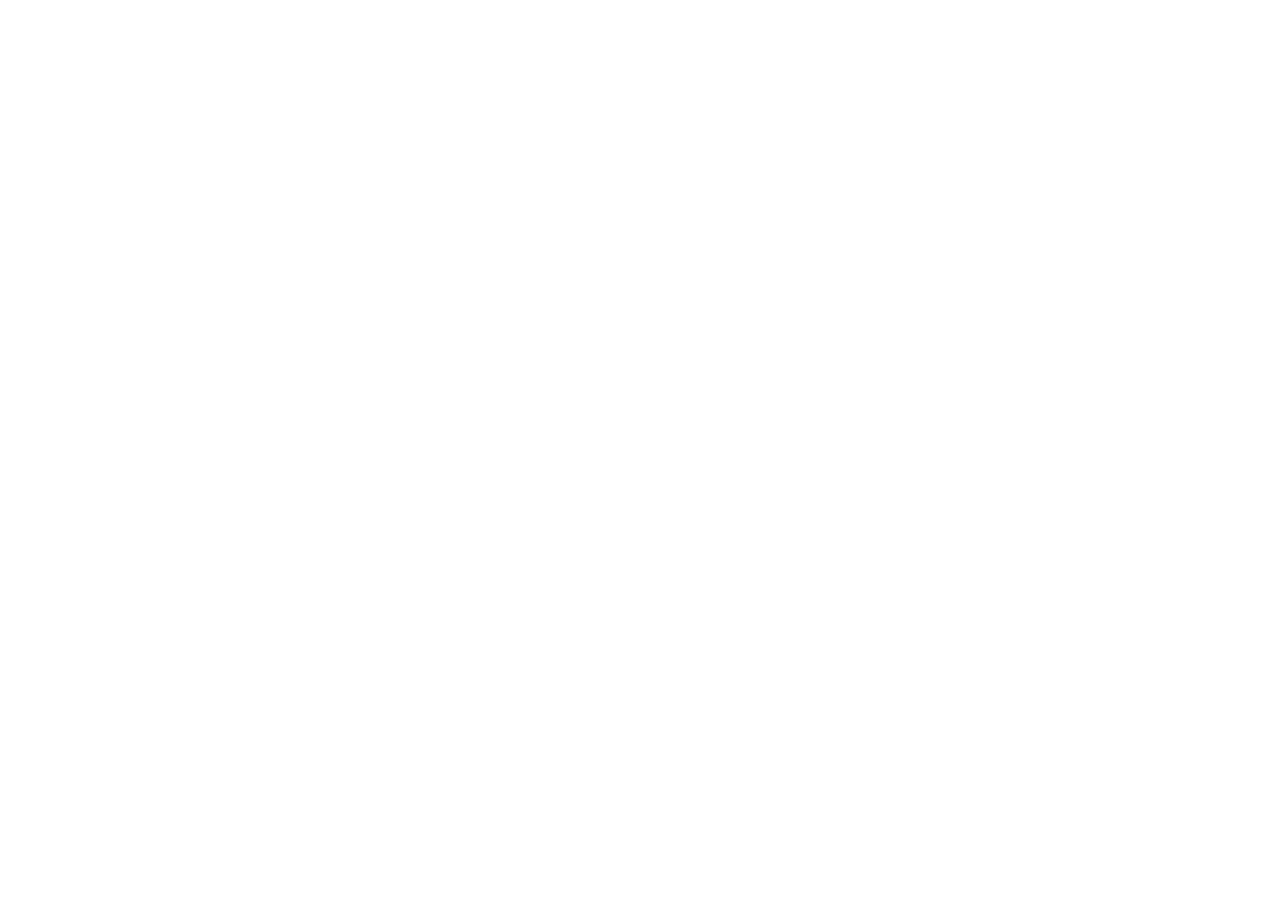
==== index.html @ 8bf072d3 "Index and Style Sheet Added" ====
<!DOCTYPE html>
<html lang="en">
<head>
    <meta charset="UTF-8">
    <meta http-equiv="X-UA-Compatible" content="IE=edge">
    <meta name="viewport" content="width=device-width, initial-scale=1.0">
    <title>Document</title>
</head>
<body>
    
</body>
</html>
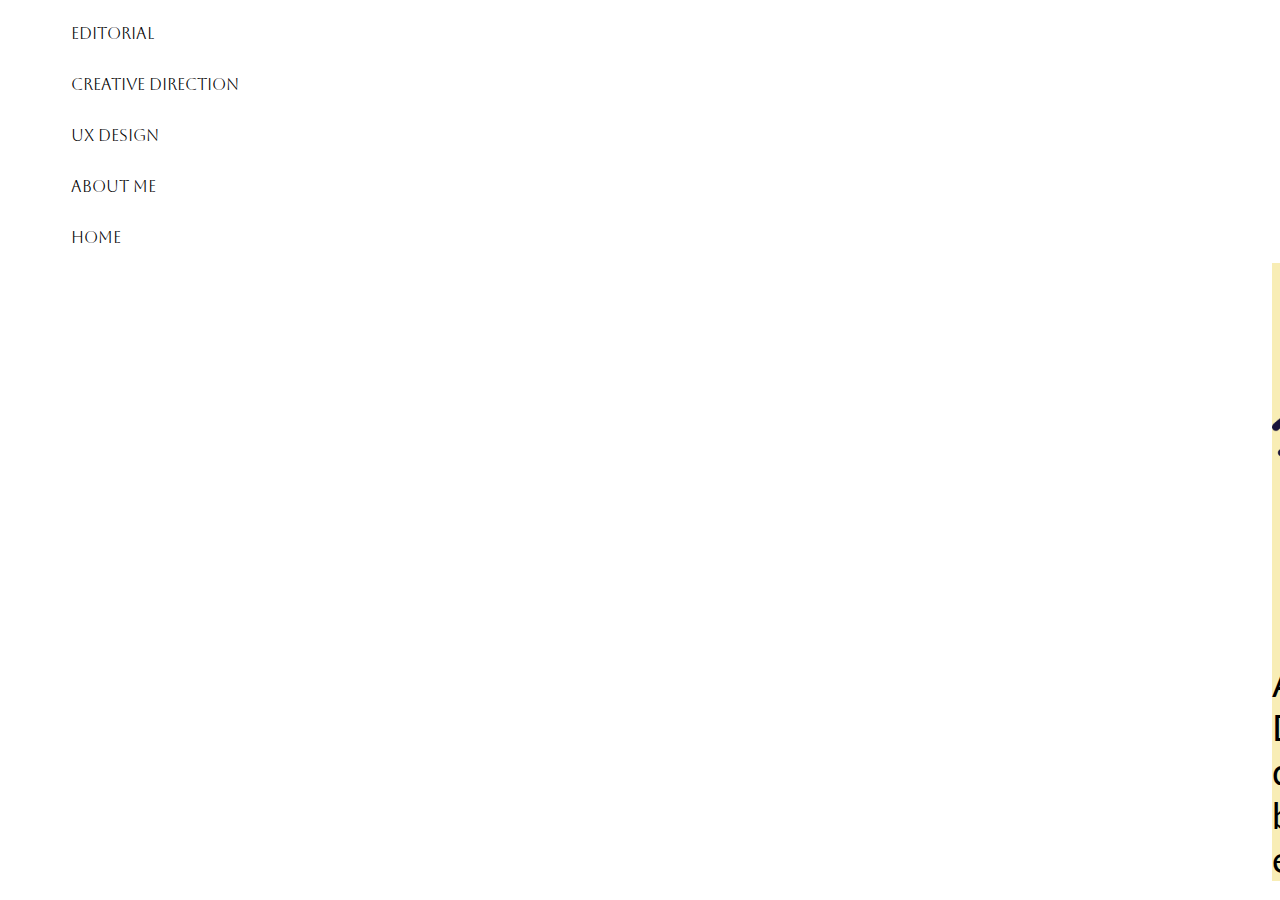
==== commit 6dfeb4de: "Header into Grids" ====
--- a/index.html
+++ b/index.html
@@ -4,9 +4,74 @@
     <meta charset="UTF-8">
     <meta http-equiv="X-UA-Compatible" content="IE=edge">
     <meta name="viewport" content="width=device-width, initial-scale=1.0">
-    <title>Document</title>
+    <link rel="stylesheet" href="css/style.css" rel="stylesheet" type="text/css"> <link href="https://fonts.googleapis.com/css2?family=Aboreto&family=Lato:wght@300&family=Open+Sans:wght@300&display=swap" rel="stylesheet">
+    <title>Portfolio</title>
 </head>
 <body>
-    
+    <nav id="navBar" class="heroGridArea">
+        <div id="navigation">
+          <p>EDITORIAL</p>
+          <p>CREATIVE DIRECTION</p>
+          <p>UX DESIGN</p>
+          <p>ABOUT ME</p>
+          <p>HOME</p>
+        </div>
+      </nav> 
+        <div class="navHeroBanner">
+         <div id="heroBanner">
+            <div id="logoHed">  
+                    <img class="logo-lockup" src="images/Logo.png" alt="My Logo">
+                    <h1>HI, I'M ZOLA</h1>
+              </div>  
+        <p1>A user-guided Creative Director, writer, and UX designer thoughtfully building stories, experiences, and brands.</p1>
+      </div>
+    </div>
+
+      <!-- <section id="workContactBanner">
+        <div id="performanceMarketing" class="workGridArea">
+            <div class="buttonText">PERFORMANCE MARKETING</div>
+        </div>
+        <div id="print" class="workGridArea">
+            <div class="buttonText">PRINT / IN STORE</div>
+        </div>
+        <div id="digital" class="workGridArea">
+            <div class="buttonText">DIGITAL MARKETING</div>
+        </div>
+        <div id="broadcast" class="workGridArea">
+            <div class="buttonText">BROADCAST COMMERCIALS</div>
+        </div>
+        <div id="uxDesign" class="workGridArea">
+            <div class="buttonText">UI/UX DESIGN</div>
+        </div>
+        <div id="contact" class="workGridArea">
+        <div class="icons"></div>
+            <img src="images/🦆 icon _call_.png" alt="Phone Icon">
+            <img src="images/linkedin-rect logo.png" alt="LinkedIn Logo">
+            <img src="images/Facebook logo.png" alt="Facebook Logo">
+            <img src="images/instagram logo.png" alt="Instagram Logo">
+            <img src="images/twitter-square logo.png" alt="Twitter Logo">
+        </div>
+      </section>
+
+      <footer id="footer" class="footerGridArea">
+        <div id="footerContact" class="icons">
+            <img src="images/🦆 icon _call_.png" alt="Phone Icon">
+            <img src="images/linkedin-rect logo.png" alt="LinkedIn Logo">
+            <img src="images/Facebook logo.png" alt="Facebook Logo">
+            <img src="images/instagram logo.png" alt="Instagram Logo">
+            <img src="images/twitter-square logo.png" alt="Twitter Logo">
+        </div> 
+        <div id="vl" class="footerGridArea"></div>
+        <div id="tagline1" class="footerGridArea">CREATIVITY</div>
+        <div id="tagline2" class="footerGridArea">POWERED BY DATA</div>
+        <div id="v2" class="footerGridArea"></div>
+        <div id="botNav" class="footerGridArea">
+            <p>EDITORIAL</p>
+            <p>CREATIVE DIRECTION</p>
+            <p>UX DESIGN</p>
+            <p>ABOUT ME</p>
+            <p>HOME</p>
+          </div>
+      </footer> -->
 </body>
 </html>--- a/css/style.css
+++ b/css/style.css
@@ -0,0 +1,59 @@
+.heroGridArea {
+    /* margin: 0px 5%; */
+    /* display: grid;
+    grid-template-rows: 50% 50%;
+    grid-template-columns: 50% 50%;
+    grid-template-areas: 
+    "heroBanner navBar"
+    "heroBanner navBar"; */
+}
+#heroBanner {
+/* height: 200px; */
+background-color: #F8EDB5;
+grid-area: heroBanner;
+/* padding: 70px 600px 70px 150px; */
+border: 2px hotpink;
+}
+
+#logoHed {
+    width: 100%;
+    display: flex;
+    align-items: center;
+    margin-bottom: 50px;
+}
+
+.logo-lockup {
+    width: 100px;
+    height: 100px;
+    padding-right: 30px;
+}
+
+h1 {
+    font-size: 100px;
+    font-family: 'Aboreto', cursive;
+    margin: 0px;
+}
+p1 {
+    font-size: 36px;
+    font-family: 'Lato', sans-serif;
+}
+img {src: url("../images/Logo.png");
+}
+
+#navBar {
+    display: flex;
+    flex-direction: column;
+    margin: 0px 5%;
+    grid-area: navBar;
+}
+#navigation {
+    font-family: 'Aboreto', cursive;
+    display: flex;
+    flex-direction: column;
+    justify-content: right;
+}
+
+.navHeroBanner {
+    display: grid;
+    grid-template-columns: 80% 20%;
+}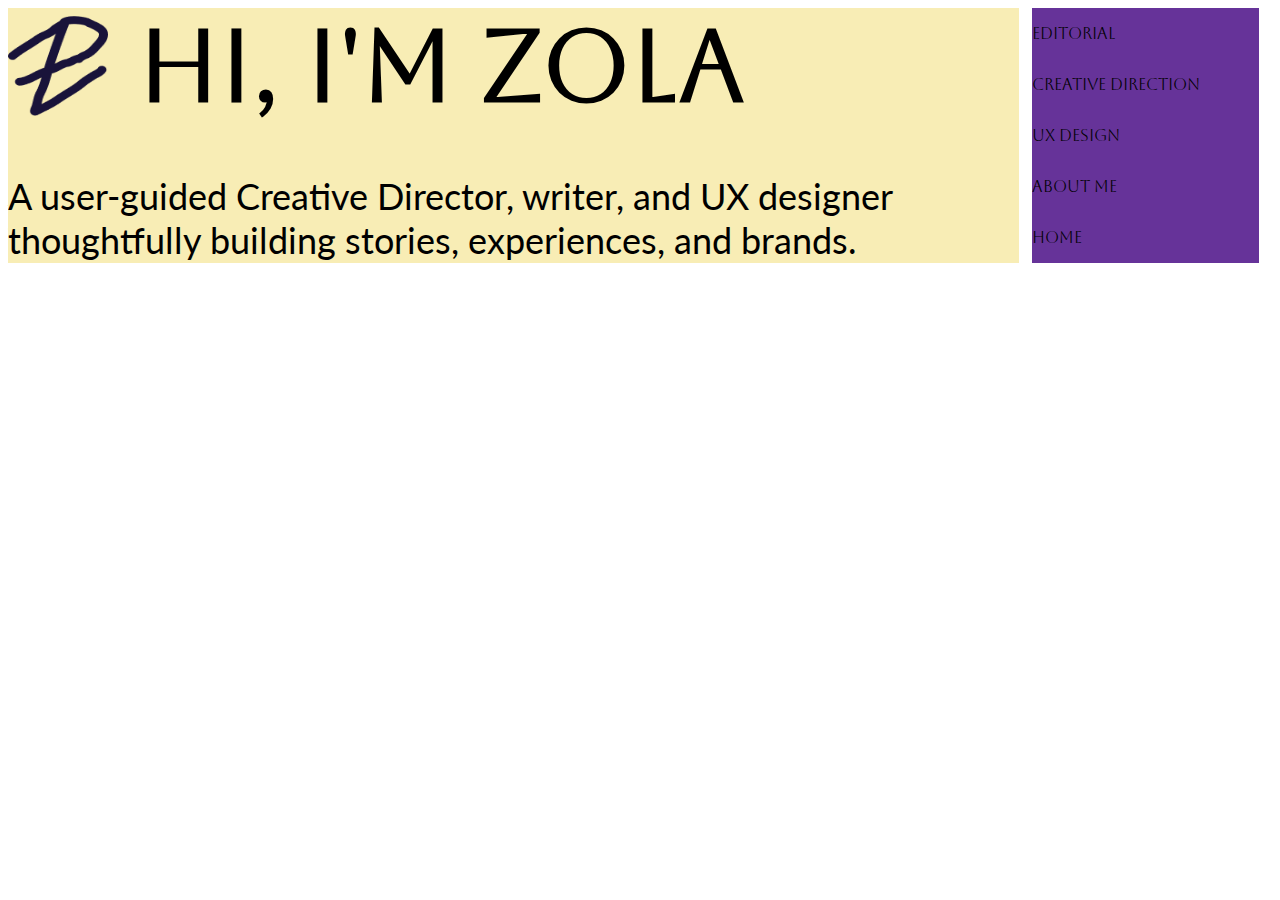
==== commit 7ace71c9: "Les Updates" ====
--- a/index.html
+++ b/index.html
@@ -8,23 +8,23 @@
     <title>Portfolio</title>
 </head>
 <body>
+  <div class="navHeroBanner">
+    <div id="heroBanner">
+      <div id="logoHed">  
+        <img class="logo-lockup" src="images/Logo.png" alt="My Logo">
+        <h1>HI, I'M ZOLA</h1>
+      </div>  
+      <p1>A user-guided Creative Director, writer, and UX designer thoughtfully building stories, experiences, and brands.</p1>
+    </div>
     <nav id="navBar" class="heroGridArea">
-        <div id="navigation">
-          <p>EDITORIAL</p>
-          <p>CREATIVE DIRECTION</p>
-          <p>UX DESIGN</p>
-          <p>ABOUT ME</p>
-          <p>HOME</p>
-        </div>
-      </nav> 
-        <div class="navHeroBanner">
-         <div id="heroBanner">
-            <div id="logoHed">  
-                    <img class="logo-lockup" src="images/Logo.png" alt="My Logo">
-                    <h1>HI, I'M ZOLA</h1>
-              </div>  
-        <p1>A user-guided Creative Director, writer, and UX designer thoughtfully building stories, experiences, and brands.</p1>
+      <div id="navigation">
+        <p>EDITORIAL</p>
+        <p>CREATIVE DIRECTION</p>
+        <p>UX DESIGN</p>
+        <p>ABOUT ME</p>
+        <p>HOME</p>
       </div>
+    </nav> 
     </div>
 
       <!-- <section id="workContactBanner">
--- a/css/style.css
+++ b/css/style.css
@@ -10,7 +10,6 @@
 #heroBanner {
 /* height: 200px; */
 background-color: #F8EDB5;
-grid-area: heroBanner;
 /* padding: 70px 600px 70px 150px; */
 border: 2px hotpink;
 }
@@ -44,7 +43,7 @@
     display: flex;
     flex-direction: column;
     margin: 0px 5%;
-    grid-area: navBar;
+    background-color: rebeccapurple;
 }
 #navigation {
     font-family: 'Aboreto', cursive;
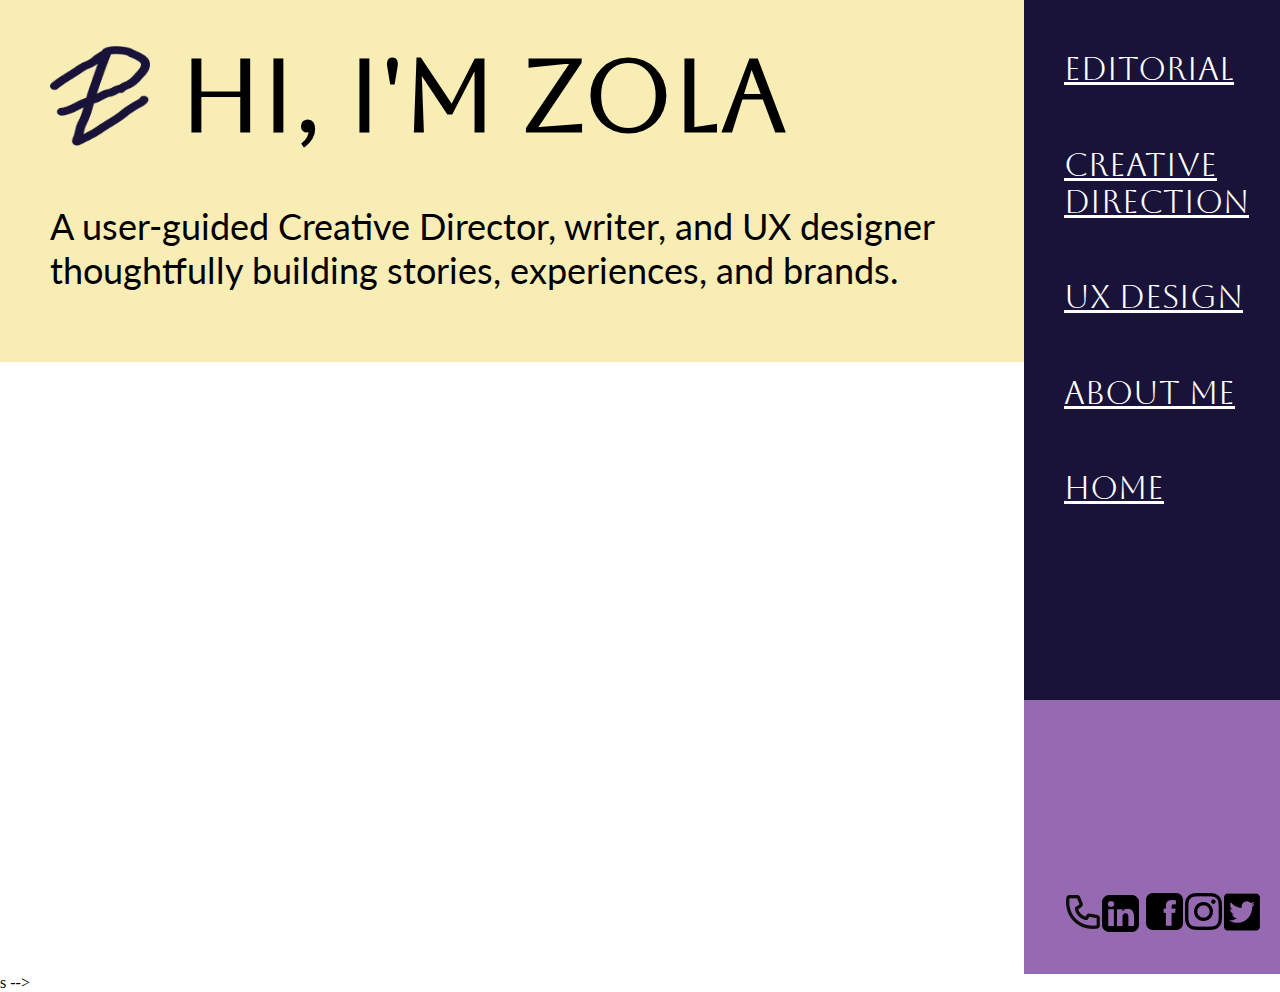
==== commit 9c524fd8: "Je Suis Un Update" ====
--- a/index.html
+++ b/index.html
@@ -16,62 +16,28 @@
       </div>  
       <p1>A user-guided Creative Director, writer, and UX designer thoughtfully building stories, experiences, and brands.</p1>
     </div>
-    <nav id="navBar" class="heroGridArea">
-      <div id="navigation">
-        <p>EDITORIAL</p>
-        <p>CREATIVE DIRECTION</p>
-        <p>UX DESIGN</p>
-        <p>ABOUT ME</p>
-        <p>HOME</p>
-      </div>
-    </nav> 
+    <div class="navContact">
+        <nav id="navBar" class="heroGridArea">
+            <div id="navigation">
+                <a class="navItem">EDITORIAL</a>
+                <a class="navItem">CREATIVE DIRECTION</a>
+                <a class="navItem">UX DESIGN</a>
+                <a class="navItem">ABOUT ME</a>
+                <a class="navItem">HOME</a>
+            </div>
+        </nav> 
+        <div class="contact">
+            <div class="icons">
+                <img src="images/🦆 icon _call_.png" alt="Phone Icon">
+                <img src="images/linkedin-rect logo.png" alt="LinkedIn Logo">
+                <img src="images/Facebook logo.png" alt="Facebook Logo">
+                <img src="images/Vector.png" alt="Instagram Logo">
+                <img src="images/twitter-square logo.png" alt="Twitter Logo">
+            </div>
+        </div>
+    </div>    
     </div>
 
-      <!-- <section id="workContactBanner">
-        <div id="performanceMarketing" class="workGridArea">
-            <div class="buttonText">PERFORMANCE MARKETING</div>
-        </div>
-        <div id="print" class="workGridArea">
-            <div class="buttonText">PRINT / IN STORE</div>
-        </div>
-        <div id="digital" class="workGridArea">
-            <div class="buttonText">DIGITAL MARKETING</div>
-        </div>
-        <div id="broadcast" class="workGridArea">
-            <div class="buttonText">BROADCAST COMMERCIALS</div>
-        </div>
-        <div id="uxDesign" class="workGridArea">
-            <div class="buttonText">UI/UX DESIGN</div>
-        </div>
-        <div id="contact" class="workGridArea">
-        <div class="icons"></div>
-            <img src="images/🦆 icon _call_.png" alt="Phone Icon">
-            <img src="images/linkedin-rect logo.png" alt="LinkedIn Logo">
-            <img src="images/Facebook logo.png" alt="Facebook Logo">
-            <img src="images/instagram logo.png" alt="Instagram Logo">
-            <img src="images/twitter-square logo.png" alt="Twitter Logo">
-        </div>
-      </section>
-
-      <footer id="footer" class="footerGridArea">
-        <div id="footerContact" class="icons">
-            <img src="images/🦆 icon _call_.png" alt="Phone Icon">
-            <img src="images/linkedin-rect logo.png" alt="LinkedIn Logo">
-            <img src="images/Facebook logo.png" alt="Facebook Logo">
-            <img src="images/instagram logo.png" alt="Instagram Logo">
-            <img src="images/twitter-square logo.png" alt="Twitter Logo">
-        </div> 
-        <div id="vl" class="footerGridArea"></div>
-        <div id="tagline1" class="footerGridArea">CREATIVITY</div>
-        <div id="tagline2" class="footerGridArea">POWERED BY DATA</div>
-        <div id="v2" class="footerGridArea"></div>
-        <div id="botNav" class="footerGridArea">
-            <p>EDITORIAL</p>
-            <p>CREATIVE DIRECTION</p>
-            <p>UX DESIGN</p>
-            <p>ABOUT ME</p>
-            <p>HOME</p>
-          </div>
-      </footer> -->
+s -->
 </body>
 </html>--- a/css/style.css
+++ b/css/style.css
@@ -10,8 +10,9 @@
 #heroBanner {
 /* height: 200px; */
 background-color: #F8EDB5;
-/* padding: 70px 600px 70px 150px; */
 border: 2px hotpink;
+height: 274px;
+padding: 38px 50px 50px 50px;
 }
 
 #logoHed {
@@ -25,6 +26,10 @@
     width: 100px;
     height: 100px;
     padding-right: 30px;
+}
+
+body {
+    margin: 0px;
 }
 
 h1 {
@@ -42,17 +47,47 @@
 #navBar {
     display: flex;
     flex-direction: column;
-    margin: 0px 5%;
-    background-color: rebeccapurple;
+    background-color: #19133A;
+    margin: 0;
+    height: 570px;
+    padding: 50px 0px 80px 40px;
 }
 #navigation {
-    font-family: 'Aboreto', cursive;
     display: flex;
     flex-direction: column;
-    justify-content: right;
+    justify-content: space-between;
+    height: 80%;
+}
+
+.navItem {
+    font-family: 'Aboreto', cursive;
+    font-size: 32px;
+    color: white;
+    text-decoration: underline;
 }
 
 .navHeroBanner {
     display: grid;
     grid-template-columns: 80% 20%;
+}
+
+.navContact {
+    display: flex;
+    flex-direction: column;
+}
+
+.contact {
+    background-color: #966AB0;
+    height: 274px;
+    width: 100%;
+    padding: 191px 20px 23px 42px;
+    box-sizing: border-box;
+
+}
+
+.icons {
+    display: flex;
+    flex-direction: row;
+    align-items: center;
+    justify-content: space-between;
 }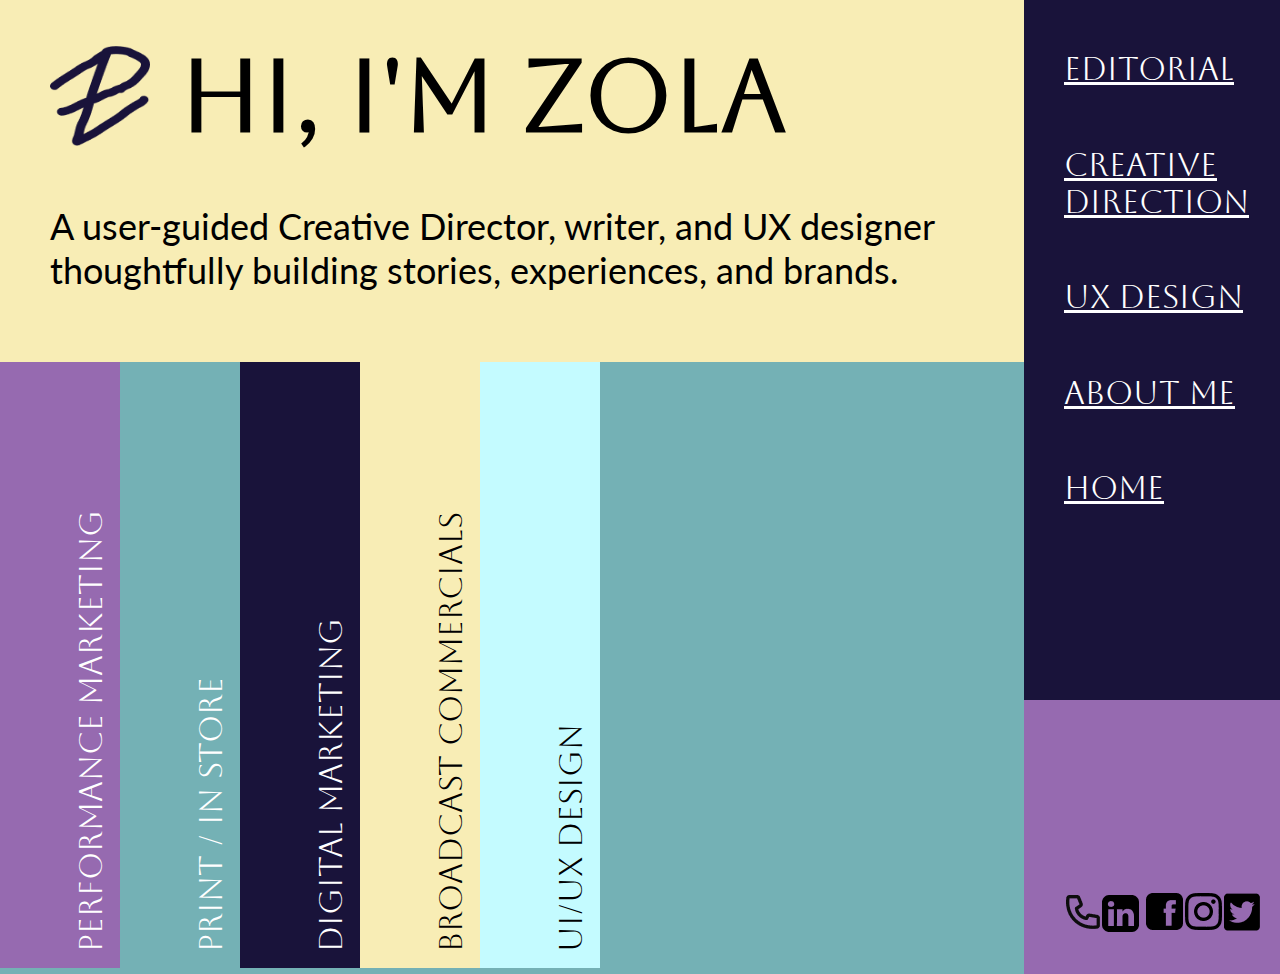
==== commit 7ea19240: "Final Edits Hero, Nav, Contact" ====
--- a/index.html
+++ b/index.html
@@ -38,6 +38,46 @@
     </div>    
     </div>
 
-s -->
+  <section id="workBanner">
+        <div class="workBannerColumn" id="performanceMarketing">
+            <div class="buttonText">PERFORMANCE MARKETING</div>
+        </div>
+        <div class="workBannerColumn" id="print">
+            <div class="buttonText">PRINT / IN STORE</div>
+        </div>
+        <div class="workBannerColumn" id="digital">
+            <div class="buttonText">DIGITAL MARKETING</div>
+        </div>
+        <div class="workBannerColumn" id="broadcast">
+            <div class="buttonText">BROADCAST COMMERCIALS</div>
+        </div>
+        <div class="workBannerColumn" id="uxDesign">
+            <div class="buttonText">UI/UX DESIGN</div>
+        </div>
+        <div class="icons"></div>
+
+        </div>
+      </section>
+
+      <!-- <footer id="footer" class="footerGridArea">
+        <div id="footerContact" class="icons">
+            <img src="images/🦆 icon _call_.png" alt="Phone Icon">
+            <img src="images/linkedin-rect logo.png" alt="LinkedIn Logo">
+            <img src="images/Facebook logo.png" alt="Facebook Logo">
+            <img src="images/instagram logo.png" alt="Instagram Logo">
+            <img src="images/twitter-square logo.png" alt="Twitter Logo">
+        </div> 
+        <div id="vl" class="footerGridArea"></div>
+        <div id="tagline1" class="footerGridArea">CREATIVITY</div>
+        <div id="tagline2" class="footerGridArea">POWERED BY DATA</div>
+        <div id="v2" class="footerGridArea"></div>
+        <div id="botNav" class="footerGridArea">
+            <p>EDITORIAL</p>
+            <p>CREATIVE DIRECTION</p>
+            <p>UX DESIGN</p>
+            <p>ABOUT ME</p>
+            <p>HOME</p>
+          </div>
+      </footer> -->
 </body>
 </html>--- a/css/style.css
+++ b/css/style.css
@@ -1,14 +1,9 @@
-.heroGridArea {
-    /* margin: 0px 5%; */
-    /* display: grid;
-    grid-template-rows: 50% 50%;
-    grid-template-columns: 50% 50%;
-    grid-template-areas: 
-    "heroBanner navBar"
-    "heroBanner navBar"; */
+body {
+    margin: 0px;
+    background-color: #74B1B5;
 }
+
 #heroBanner {
-/* height: 200px; */
 background-color: #F8EDB5;
 border: 2px hotpink;
 height: 274px;
@@ -28,9 +23,6 @@
     padding-right: 30px;
 }
 
-body {
-    margin: 0px;
-}
 
 h1 {
     font-size: 100px;
@@ -69,6 +61,7 @@
 .navHeroBanner {
     display: grid;
     grid-template-columns: 80% 20%;
+    height: 362px;
 }
 
 .navContact {
@@ -90,4 +83,47 @@
     flex-direction: row;
     align-items: center;
     justify-content: space-between;
+}
+
+#workBanner {
+    display: flex;
+    flex-direction: row;
+    height: 606px;
+}
+
+.workBannerColumn {
+    width: 120px;
+    height: 100%;
+    display: flex;
+    flex-direction: column;
+    justify-content: flex-end;
+}
+
+.buttonText {
+    transform: rotate(270deg) translate(298px, -210px);
+    font-family: 'Aboreto', cursive;
+    font-size: 32px;
+    width: 600px;
+}
+
+#performanceMarketing {
+    background-color: #966AB0;
+    color: white;
+}
+
+#print {
+    color: white;
+}
+
+#digital {
+    background-color: #19133A;
+    color: white;
+}
+
+#broadcast {
+    background-color: #F8EDB5;
+}
+
+#uxDesign {
+    background-color: #C4FBFF;
 }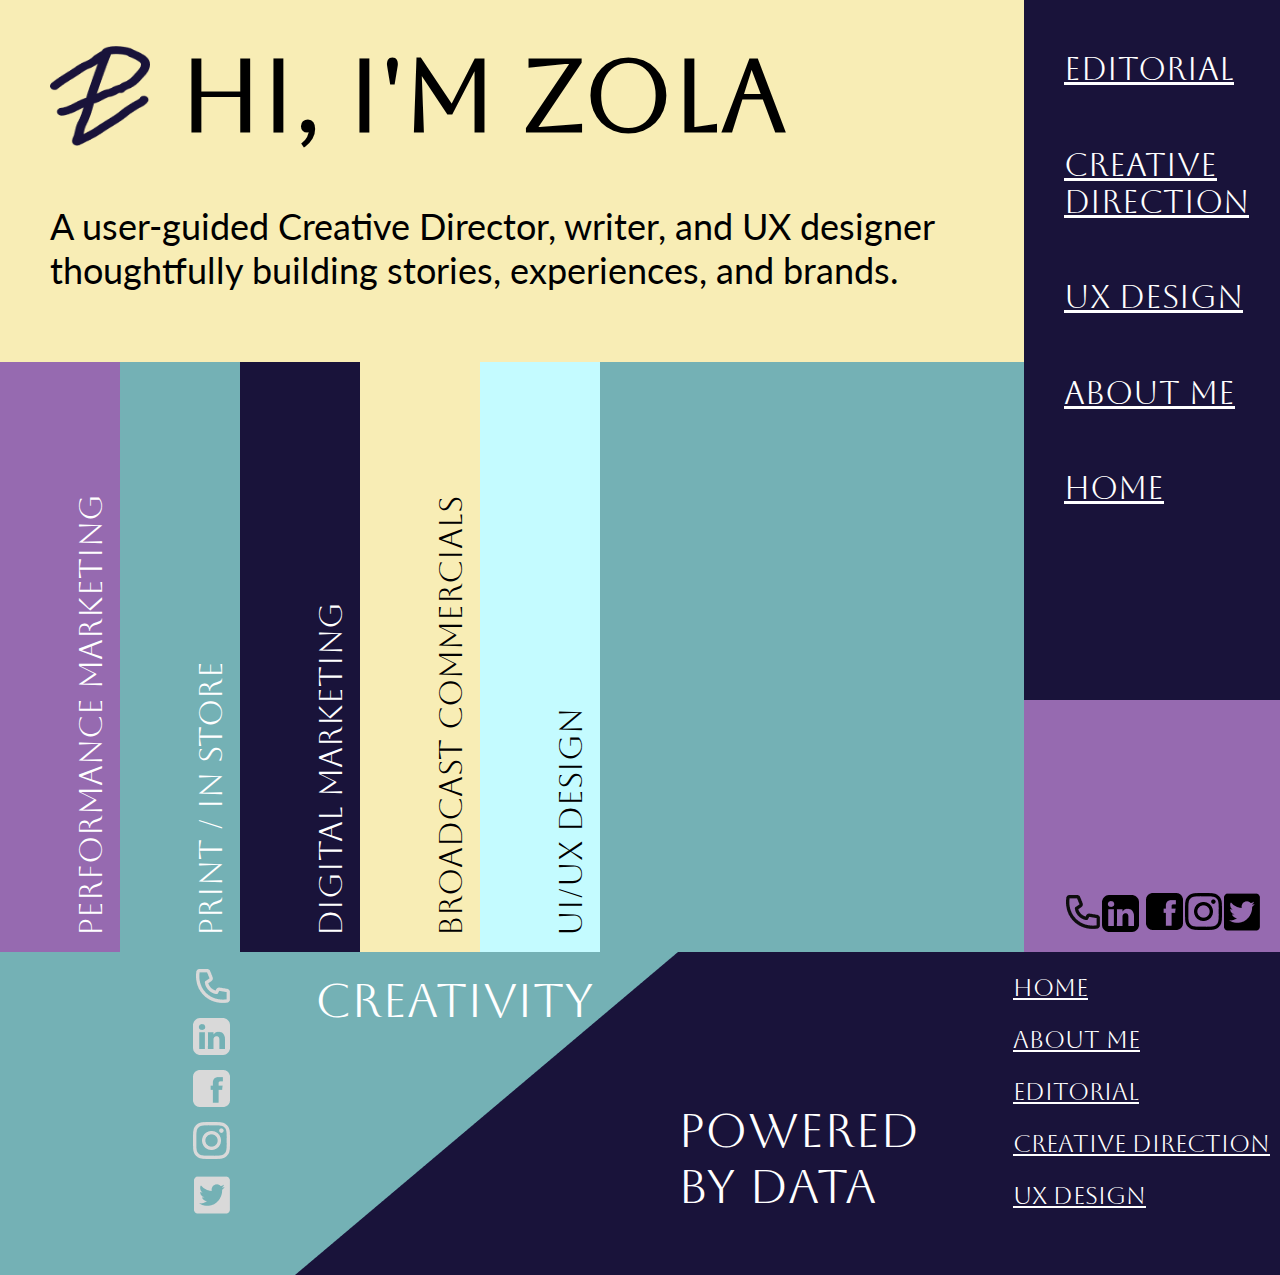
==== commit 1af4c329: "Portfolio Home Page Final — v1" ====
--- a/index.html
+++ b/index.html
@@ -59,25 +59,26 @@
         </div>
       </section>
 
-      <!-- <footer id="footer" class="footerGridArea">
-        <div id="footerContact" class="icons">
-            <img src="images/🦆 icon _call_.png" alt="Phone Icon">
-            <img src="images/linkedin-rect logo.png" alt="LinkedIn Logo">
-            <img src="images/Facebook logo.png" alt="Facebook Logo">
-            <img src="images/instagram logo.png" alt="Instagram Logo">
-            <img src="images/twitter-square logo.png" alt="Twitter Logo">
-        </div> 
-        <div id="vl" class="footerGridArea"></div>
-        <div id="tagline1" class="footerGridArea">CREATIVITY</div>
-        <div id="tagline2" class="footerGridArea">POWERED BY DATA</div>
-        <div id="v2" class="footerGridArea"></div>
-        <div id="botNav" class="footerGridArea">
-            <p>EDITORIAL</p>
-            <p>CREATIVE DIRECTION</p>
-            <p>UX DESIGN</p>
-            <p>ABOUT ME</p>
-            <p>HOME</p>
-          </div>
-      </footer> -->
+      <footer id="footer">
+       <div class="footerContent">
+            <div class="botIcons">
+                <img src="images/phone white.png" alt="Phone Icon">
+                <img src="images/llinkedin white.png" alt="LinkedIn Logo">
+                <img src="images/Facebook logo white.png" alt="Facebook Logo">
+                <img src="images/insta white.png" alt="Instagram Logo">
+                <img src="images/twitter logo white.png" alt="Twitter Logo">
+            </div> 
+            <div id="tagline1">CREATIVITY</div>
+            <div id="tagline2">POWERED BY DATA</div>
+            <div id="botNavigation">
+                <a class="botNavItem">HOME</a>
+                <a class="botNavItem">ABOUT ME</a>
+                <a class="botNavItem">EDITORIAL</a>
+                <a class="botNavItem">CREATIVE DIRECTION</a>
+                <a class="botNavItem">UX DESIGN</a>
+            </div>
+        </div>    
+        <img class= footerImage src="images/Polygon 1 (1).png">
+      </footer>
 </body>
 </html>--- a/css/style.css
+++ b/css/style.css
@@ -71,7 +71,7 @@
 
 .contact {
     background-color: #966AB0;
-    height: 274px;
+    height: 252px;
     width: 100%;
     padding: 191px 20px 23px 42px;
     box-sizing: border-box;
@@ -88,7 +88,7 @@
 #workBanner {
     display: flex;
     flex-direction: row;
-    height: 606px;
+    height: 590px;
 }
 
 .workBannerColumn {
@@ -126,4 +126,64 @@
 
 #uxDesign {
     background-color: #C4FBFF;
+}
+
+#footer {
+    height: 200px;
+}
+
+.footerImage {
+    position: absolute;
+    right: 0px;
+    z-index: -10;
+}
+
+.footerContent {
+    width: 100%;
+    display: flex;
+    flex-direction: row;
+    justify-content: space-between;
+    position: absolute;
+}
+
+.botIcons {
+    display: flex;
+    flex-direction: column;
+    align-items: flex-end;
+    justify-content: space-around;
+    width: 18%;
+    height: 270px;
+    box-sizing: border-box;
+    padding-top: 10px;
+}
+
+#tagline1 {
+    font-family: 'Aboreto', cursive;
+    color: white;
+    font-size: 48px;
+    margin-top: 20px;
+}
+
+#tagline2 {
+    font-family: 'Aboreto', cursive;
+    color: white;
+    font-size: 48px;
+    width: 250px;
+    margin-top: 150px;
+}
+
+#botNavigation {
+    display: flex;
+    flex-direction: column;
+    justify-content: space-around;
+    padding-top: 10px;
+    padding-right: 10px;
+}
+
+.botNavItem {
+    color: white;
+    font-family: 'Aboreto', cursive;
+    font-size: 24px;
+    text-decoration: underline;
+
 }